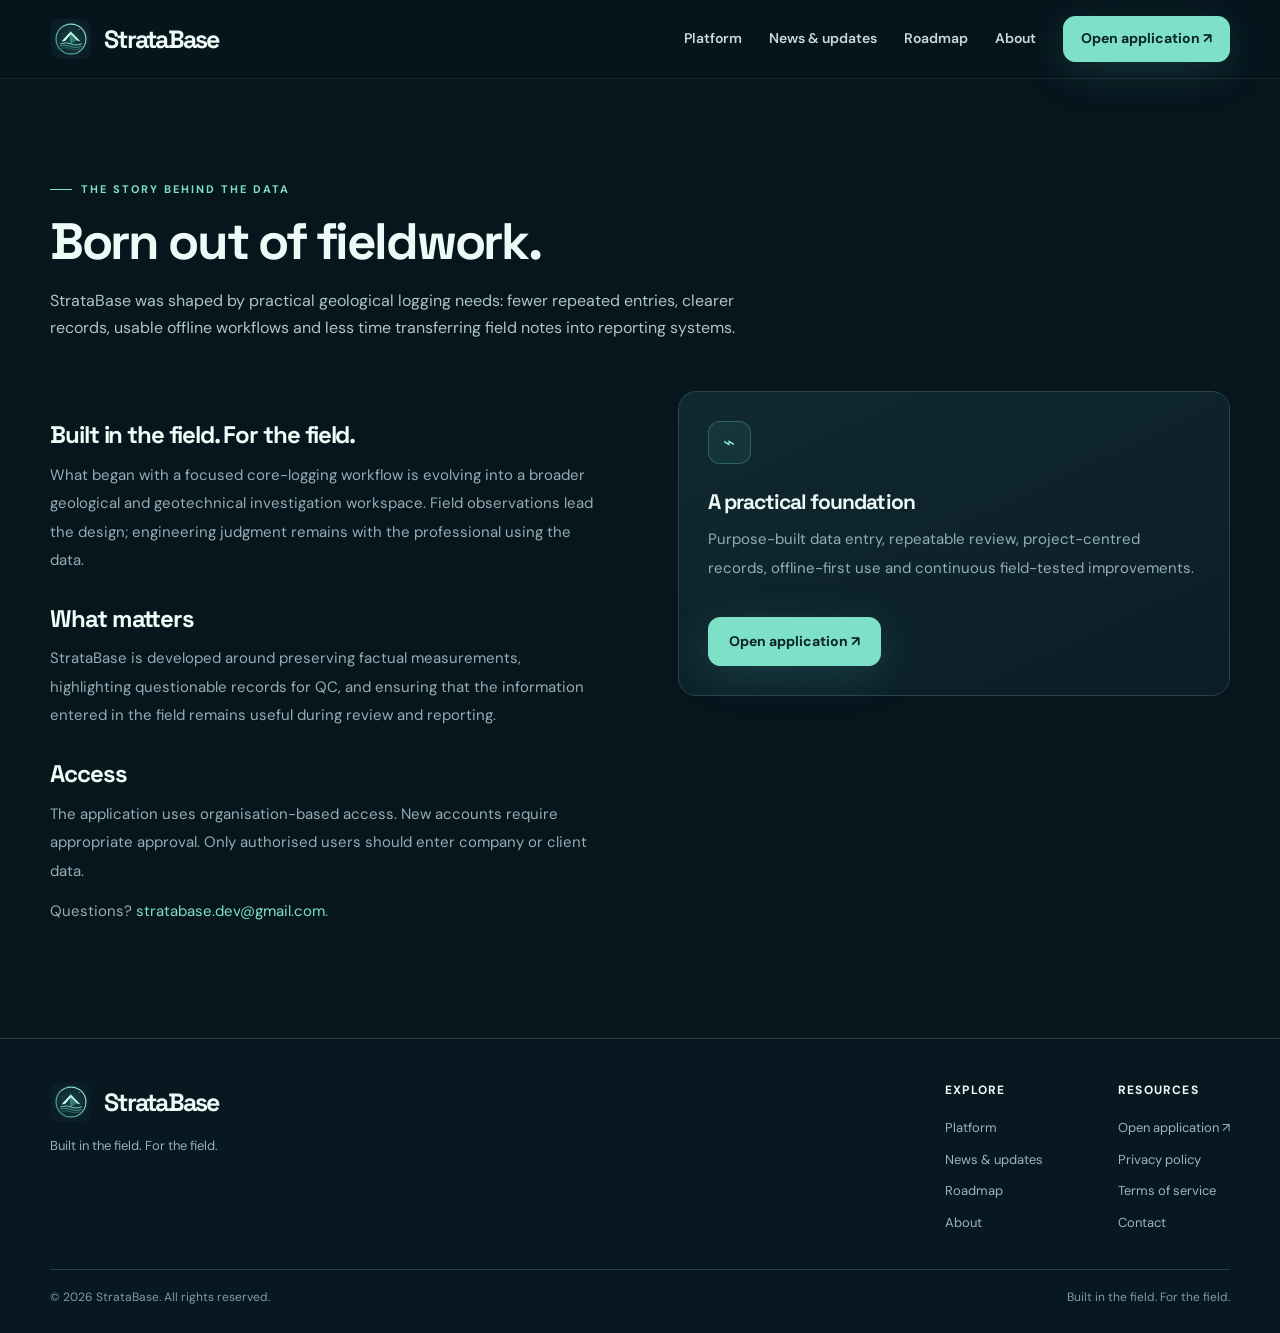
==== about/index.html @ 6b31c2f3 "STRATABASE WEBSITE — GITHUB READY" ====
<!doctype html><html lang="en"><head><meta charset="utf-8"><meta name="viewport" content="width=device-width,initial-scale=1"><meta name="theme-color" content="#07151d"><meta name="description" content="Learn why StrataBase is built around real geological and geotechnical field workflows."><title>About | StrataBase</title><link rel="icon" href="/assets/core-mark.svg" type="image/svg+xml"><link rel="stylesheet" href="/assets/styles.css"><script src="/assets/site.js" defer></script></head><body><header class="nav"><div class="container nav-in"><a href="/" class="brand"><img src="/assets/core-mark.svg" alt="">StrataBase</a><button class="menu-toggle" aria-label="Toggle navigation" aria-expanded="false" data-menu-toggle>☰</button><nav class="nav-links" aria-label="Main navigation" data-menu><a href="/#platform">Platform</a><a href="/updates/">News & updates</a><a href="/roadmap/">Roadmap</a><a href="/about/">About</a><a class="btn btn-primary btn-small" href="https://app.stratabase.co.za/">Open application ↗</a></nav></div></header><main><section class="page-head"><div class="container"><div class="eyebrow">The story behind the data</div><h1>Born out of fieldwork.</h1><p>StrataBase was shaped by practical geological logging needs: fewer repeated entries, clearer records, usable offline workflows and less time transferring field notes into reporting systems.</p></div></section><section class="page-content"><div class="container split" style="align-items:start"><div class="legal"><h2>Built in the field. For the field.</h2><p>What began with a focused core-logging workflow is evolving into a broader geological and geotechnical investigation workspace. Field observations lead the design; engineering judgment remains with the professional using the data.</p><h2>What matters</h2><p>StrataBase is developed around preserving factual measurements, highlighting questionable records for QC, and ensuring that the information entered in the field remains useful during review and reporting.</p><h2>Access</h2><p>The application uses organisation-based access. New accounts require appropriate approval. Only authorised users should enter company or client data.</p><p>Questions? <a href="mailto:stratabase.dev@gmail.com">stratabase.dev@gmail.com</a>.</p></div><div class="card"><div class="card-icon">⌁</div><h3>A practical foundation</h3><p>Purpose-built data entry, repeatable review, project-centred records, offline-first use and continuous field-tested improvements.</p><div class="actions"><a class="btn btn-primary" href="https://app.stratabase.co.za/">Open application ↗</a></div></div></div></section></main><footer class="footer"><div class="container"><div class="footer-main"><div><a class="brand" href="/"><img src="/assets/core-mark.svg" alt="">StrataBase</a><p class="footer-copy">Built in the field. For the field.</p></div><div class="footer-col"><div><strong>Explore</strong><a href="/#platform">Platform</a><a href="/updates/">News & updates</a><a href="/roadmap/">Roadmap</a><a href="/about/">About</a></div><div><strong>Resources</strong><a href="https://app.stratabase.co.za/">Open application ↗</a><a href="/privacy/">Privacy policy</a><a href="/terms/">Terms of service</a><a href="mailto:stratabase.dev@gmail.com">Contact</a></div></div></div><div class="footer-bottom"><span>© 2026 StrataBase. All rights reserved.</span><span>Built in the field. For the field.</span></div></div></footer></body></html>
---- assets/styles.css ----
@import url('https://fonts.googleapis.com/css2?family=DM+Sans:wght@400;500;600;700&family=Space+Grotesk:wght@400;500;600;700&display=swap');
:root{--bg:#07151d;--panel:#0d212b;--panel2:#112c35;--line:#29414a;--muted:#93aeb5;--white:#eefaf7;--accent:#7de0c7;--accent2:#36a99a;--navy:#10272f;--max:1180px}*{box-sizing:border-box}html{scroll-behavior:smooth}body{margin:0;background:var(--bg);font-family:'DM Sans',Arial,sans-serif;color:var(--white);line-height:1.65}body::before{content:'';pointer-events:none;position:fixed;inset:0;background-image:linear-gradient(#a7e5d508 1px,transparent 1px),linear-gradient(90deg,#a7e5d508 1px,transparent 1px);background-size:68px 68px;mask-image:linear-gradient(to bottom,#0006,transparent 75%);z-index:-1}a{color:inherit;text-decoration:none}button,input,select{font:inherit}button{cursor:pointer}img{max-width:100%}h1,h2,h3,h4{font-family:'Space Grotesk',sans-serif;letter-spacing:-.045em;line-height:1.15;margin:0}p{margin:0}small{font-size:12px}.container{width:min(var(--max),calc(100% - 48px));margin-inline:auto}.nav{position:sticky;top:0;z-index:20;border-bottom:1px solid #ffffff12;background:#07151de8;backdrop-filter:blur(20px)}.nav-in{min-height:78px;display:flex;justify-content:space-between;align-items:center;gap:25px}.brand{display:flex;align-items:center;gap:12px;font:700 25px 'Space Grotesk',sans-serif;letter-spacing:-.07em}.brand img{width:42px;height:42px}.nav-links{display:flex;align-items:center;gap:27px;color:#c6dbdd;font-size:14px;font-weight:600}.nav-links a:hover,.footer a:hover{color:var(--accent)}.btn{display:inline-flex;gap:10px;align-items:center;justify-content:center;border:1px solid #ffffff24;border-radius:12px;min-height:49px;padding:12px 20px;font-size:14px;font-weight:700;transition:.2s ease;background:#ffffff08}.btn:hover{transform:translateY(-2px);border-color:#8bd7c3}.btn-primary{color:#0b2429;background:var(--accent);border-color:var(--accent);box-shadow:0 9px 40px #50bba82f}.btn-primary:hover{background:#b6fbe8;border-color:#b6fbe8}.btn-small{padding:10px 17px;min-height:40px}.menu-toggle{display:none}.eyebrow{display:inline-flex;align-items:center;gap:9px;font-weight:700;color:var(--accent);text-transform:uppercase;letter-spacing:.18em;font-size:11px}.eyebrow:before{content:'';display:inline-block;width:22px;height:1px;background:currentColor}.hero{position:relative;padding:105px 0 86px;overflow:hidden}.hero:after{content:'';position:absolute;top:-300px;right:-250px;width:900px;height:900px;border-radius:50%;background:radial-gradient(circle,#43cfb521,transparent 68%);pointer-events:none}.hero-layout{display:grid;grid-template-columns:1.04fr .96fr;gap:60px;align-items:center;position:relative;z-index:1}.hero h1{font-size:clamp(50px,5.6vw,85px);margin:22px 0 22px}.hero h1 em{font-style:normal;color:var(--accent)}.hero p{max-width:600px;font-size:17px;color:#b4cbd0;line-height:1.8}.actions{display:flex;gap:13px;flex-wrap:wrap;margin-top:35px}.hero-caption{display:flex;align-items:center;gap:10px;margin-top:28px;color:#8faeb5;font-size:12px}.status-pulse{width:8px;height:8px;border-radius:50%;background:#8ce3c3;box-shadow:0 0 0 5px #8ce3c320}.hero-visual{min-width:0;position:relative}.visual-ring{position:absolute;width:390px;height:390px;border:1px solid #65d8c932;left:-50px;top:-60px;border-radius:50%;box-shadow:0 0 0 50px #59c7b607,0 0 0 102px #59c7b605}.device{position:relative;background:linear-gradient(135deg,#153441,#0b1b26);border:1px solid #5bb6af65;border-radius:22px;box-shadow:0 22px 75px #0009,0 0 60px #36a89c15;padding:14px;transform:rotate(-2deg)}.device-top{display:flex;align-items:center;gap:6px;padding:3px 3px 13px}.dot{height:8px;width:8px;border-radius:50%;background:#507582}.dot:first-child{background:#e9b989}.dot:nth-child(2){background:#c6d48b}.dot:nth-child(3){background:#6ecbb9}.device-url{margin-left:auto;font-size:10px;color:#80a0a6}.app-window{display:grid;grid-template-columns:110px 1fr;min-height:340px;background:#edf5f2;border-radius:10px;overflow:hidden;color:#183a44}.app-sidebar{background:#102d39;color:#9fbec4;padding:14px 11px;font-size:9px}.app-sidebar .app-logo{display:flex;align-items:center;gap:6px;color:white;font-size:11px;font-weight:800;margin-bottom:27px}.app-logo img{width:19px}.side-row{padding:9px 7px;margin:4px 0;border-radius:5px}.side-row.selected{background:#4d9d9160;color:#eafff9}.app-content{padding:22px 20px}.crumb{font-size:9px;color:#69818a}.app-content h3{font-size:18px;margin:7px 0 6px;letter-spacing:-.025em}.app-content .subtext{font-size:9px;color:#697e86}.app-metrics{display:grid;grid-template-columns:repeat(3,1fr);gap:9px;margin:18px 0}.metric{border:1px solid #d7e6e1;background:#fff;border-radius:9px;padding:12px 10px}.metric strong{display:block;font:700 19px 'Space Grotesk';color:#123942}.metric span{font-size:9px;color:#66828a}.mock-table{border:1px solid #d7e4df;background:white;border-radius:9px;overflow:hidden;font-size:9px}.mock-tr{display:grid;grid-template-columns:1.25fr .6fr .6fr 1fr;gap:7px;padding:10px 12px;border-bottom:1px solid #e3ebe8;align-items:center}.mock-tr:last-child{border:0}.mock-tr.head{background:#e6f2ee;font-weight:700;color:#42666c}.chip{border-radius:50px;padding:3px 5px;display:inline-block;background:#d7f6e9;color:#21705f;font-size:8px}.float-chip{position:absolute;right:-21px;bottom:36px;padding:13px 18px;background:#13353e;border:1px solid #6ac6b0a5;box-shadow:0 12px 36px #0007;border-radius:12px;font-size:12px;font-weight:700;transform:rotate(3deg)}.float-chip span{color:var(--accent)}.band{background:#0c222b;border-block:1px solid #ffffff13}.band-in{display:flex;justify-content:space-between;flex-wrap:wrap;gap:22px;padding:23px 0;align-items:center}.band p{font-size:13px;color:#a6c0c4}.band strong{font-size:14px;color:#ddf5ef}.section{padding:105px 0}.section-header{display:flex;justify-content:space-between;align-items:end;gap:20px;margin-bottom:38px}.section-header h2,.page-head h1{font-size:clamp(34px,4vw,55px);max-width:760px;margin-top:14px}.section-header p{max-width:360px;color:var(--muted);font-size:15px}.cards{display:grid;grid-template-columns:repeat(3,1fr);gap:18px}.card{border:1px solid #29444a;background:linear-gradient(155deg,#102831,#0b1e27);border-radius:18px;padding:29px;transition:.2s}.card:hover{border-color:#73c2b277;transform:translateY(-3px)}.card-icon{width:43px;height:43px;border-radius:12px;display:grid;place-items:center;border:1px solid #75e1c744;background:#59ddba15;color:var(--accent);font-size:20px;margin-bottom:26px}.card h3{font-size:21px;margin-bottom:11px}.card p{color:#abc0c5;font-size:14px;line-height:1.8}.split{display:grid;grid-template-columns:1fr 1fr;align-items:center;gap:75px}.split h2{font-size:clamp(34px,4vw,54px);margin:16px 0 20px}.split p{font-size:15px;color:var(--muted);line-height:1.9}.process{display:grid;gap:14px}.step{border:1px solid #2f5056;border-radius:14px;padding:20px;display:flex;gap:18px;background:#112a31}.step-index{font:700 21px 'Space Grotesk';color:var(--accent)}.step h4{font-size:16px;margin:1px 0 5px}.step p{font-size:12px}.callout{position:relative;overflow:hidden;background:linear-gradient(115deg,#163e43,#102931);border:1px solid #548e84;border-radius:24px;padding:53px;display:flex;align-items:center;justify-content:space-between;gap:25px}.callout:before{content:'';position:absolute;right:23%;top:-170px;width:340px;height:340px;border:1px solid #8bd7c327;border-radius:50%;box-shadow:0 0 0 55px #8bd7c310,0 0 0 100px #8bd7c309}.callout h2{font-size:clamp(28px,4vw,45px);margin:12px 0}.callout p{color:#b1d1cd;max-width:520px}.footer{border-top:1px solid #25414a;padding:42px 0 25px;background:#071820}.footer-main{display:flex;justify-content:space-between;gap:30px;padding-bottom:36px}.footer-copy{max-width:340px;color:#91b4b9;font-size:13px;margin-top:12px}.footer-col{display:flex;gap:75px}.footer-col>div{display:grid;gap:10px;align-content:start;font-size:13px;color:#9fb4ba}.footer-col strong{font-size:12px;color:#edfcf7;text-transform:uppercase;letter-spacing:.1em;margin-bottom:7px}.footer-bottom{display:flex;justify-content:space-between;padding-top:18px;border-top:1px solid #28404a;gap:20px;font-size:12px;color:#7d9da3}.page-head{padding:93px 0 50px}.page-head p{max-width:720px;color:#adc5c8;margin-top:17px;font-size:16px}.page-content{padding-bottom:100px}.toolbar{display:flex;gap:10px;flex-wrap:wrap;align-items:center;margin-bottom:29px}.search{min-height:47px;border:1px solid #37545b;background:#0c202a;border-radius:11px;padding:0 15px;color:#effff9;width:min(100%,360px);outline:none}.search:focus{border-color:var(--accent)}.filter{border:1px solid #37545b;background:#142e37;color:#d4edeb;border-radius:11px;padding:11px 13px}.release-list,.roadmap-grid{display:grid;gap:16px}.release{border:1px solid #34515a;background:#102630;border-radius:16px;padding:24px}.release-head{display:flex;justify-content:space-between;align-items:center;gap:16px}.release h2{font-size:23px}.release-meta{font-size:12px;color:#93b4b7;display:flex;gap:12px;align-items:center;flex-wrap:wrap;margin-top:6px}.badge{display:inline-block;font-size:11px;border-radius:20px;background:#4bd7a61f;border:1px solid #4bd7a64c;color:#8df3cb;padding:4px 10px;font-weight:700}.badge.dev{background:#c2a45d1a;border-color:#c2a45d50;color:#e3c888}.release ul{color:#afc9cd;padding-left:20px;font-size:14px;margin:15px 0 0}.release li{margin:5px 0}.release details{margin-top:16px;color:#a5c1c4;font-size:13px}.release summary{cursor:pointer;color:var(--accent);font-weight:700}.roadmap-grid{grid-template-columns:repeat(3,1fr);gap:17px}.roadmap-col{border:1px solid #315158;border-radius:16px;background:#102730;padding:26px}.roadmap-col h2{font-size:22px;margin:8px 0 18px}.roadmap-item{padding:16px 0;border-top:1px solid #ffffff1a}.roadmap-item strong{font-size:14px}.roadmap-item p{font-size:12px;color:#9cb7bc;margin-top:5px}.legal{max-width:880px;color:#b7cfd0}.legal h2{font-size:24px;color:#f0fdf9;margin:30px 0 12px}.legal p,.legal li{margin-bottom:12px}.legal a{color:var(--accent)}.note{font-size:13px;color:#a9c0c3;background:#133039;border:1px solid #35555d;border-radius:12px;padding:17px 20px;margin:24px 0}.hidden{display:none!important}.empty{color:#a5c4c6;padding:26px;border:1px dashed #56747b;border-radius:13px}.mobile-only{display:none}
@media(max-width:960px){.hero-layout{grid-template-columns:1fr;gap:60px}.hero{padding-top:70px}.hero-visual{max-width:650px;width:100%;margin:auto}.split{gap:30px}.roadmap-grid{grid-template-columns:1fr 1fr}.cards{grid-template-columns:repeat(2,1fr)}.nav-links{gap:15px}.nav-links .btn{display:none}}
@media(max-width:690px){.container{width:min(100% - 32px,var(--max))}.nav-in{min-height:70px}.nav-links{display:none;position:absolute;top:70px;left:0;right:0;padding:20px 24px;background:#0d232b;border-bottom:1px solid #35525c;flex-direction:column;align-items:stretch}.nav-links.open{display:flex}.nav-links .btn{display:inline-flex}.menu-toggle{display:grid;place-items:center;width:42px;height:42px;background:#17323b;border:1px solid #44616a;border-radius:11px;color:var(--white);font-size:21px}.hero h1{font-size:clamp(42px,12vw,60px)}.hero{padding:55px 0 75px}.section{padding:72px 0}.section-header{display:block}.section-header p{margin-top:16px}.cards,.split,.roadmap-grid{grid-template-columns:1fr}.callout{padding:30px;display:block}.callout .btn{margin-top:24px}.device{transform:none}.app-window{grid-template-columns:78px 1fr;min-height:300px}.app-sidebar{padding:10px 7px}.app-content{padding:15px 11px}.app-metrics{gap:5px}.metric{padding:8px 5px}.metric strong{font-size:15px}.mock-tr{font-size:8px;padding:9px 5px;gap:3px}.float-chip{right:0;bottom:-22px}.footer-main{display:block}.footer-col{margin-top:30px;gap:45px}.footer-bottom{display:block}.footer-bottom span{display:block;margin-bottom:9px}.release-head{display:block}.release-head .badge{margin-top:12px}.mobile-only{display:inline}}
@media(prefers-reduced-motion:reduce){html{scroll-behavior:auto}*{transition:none!important}}
[hidden]{display:none!important}
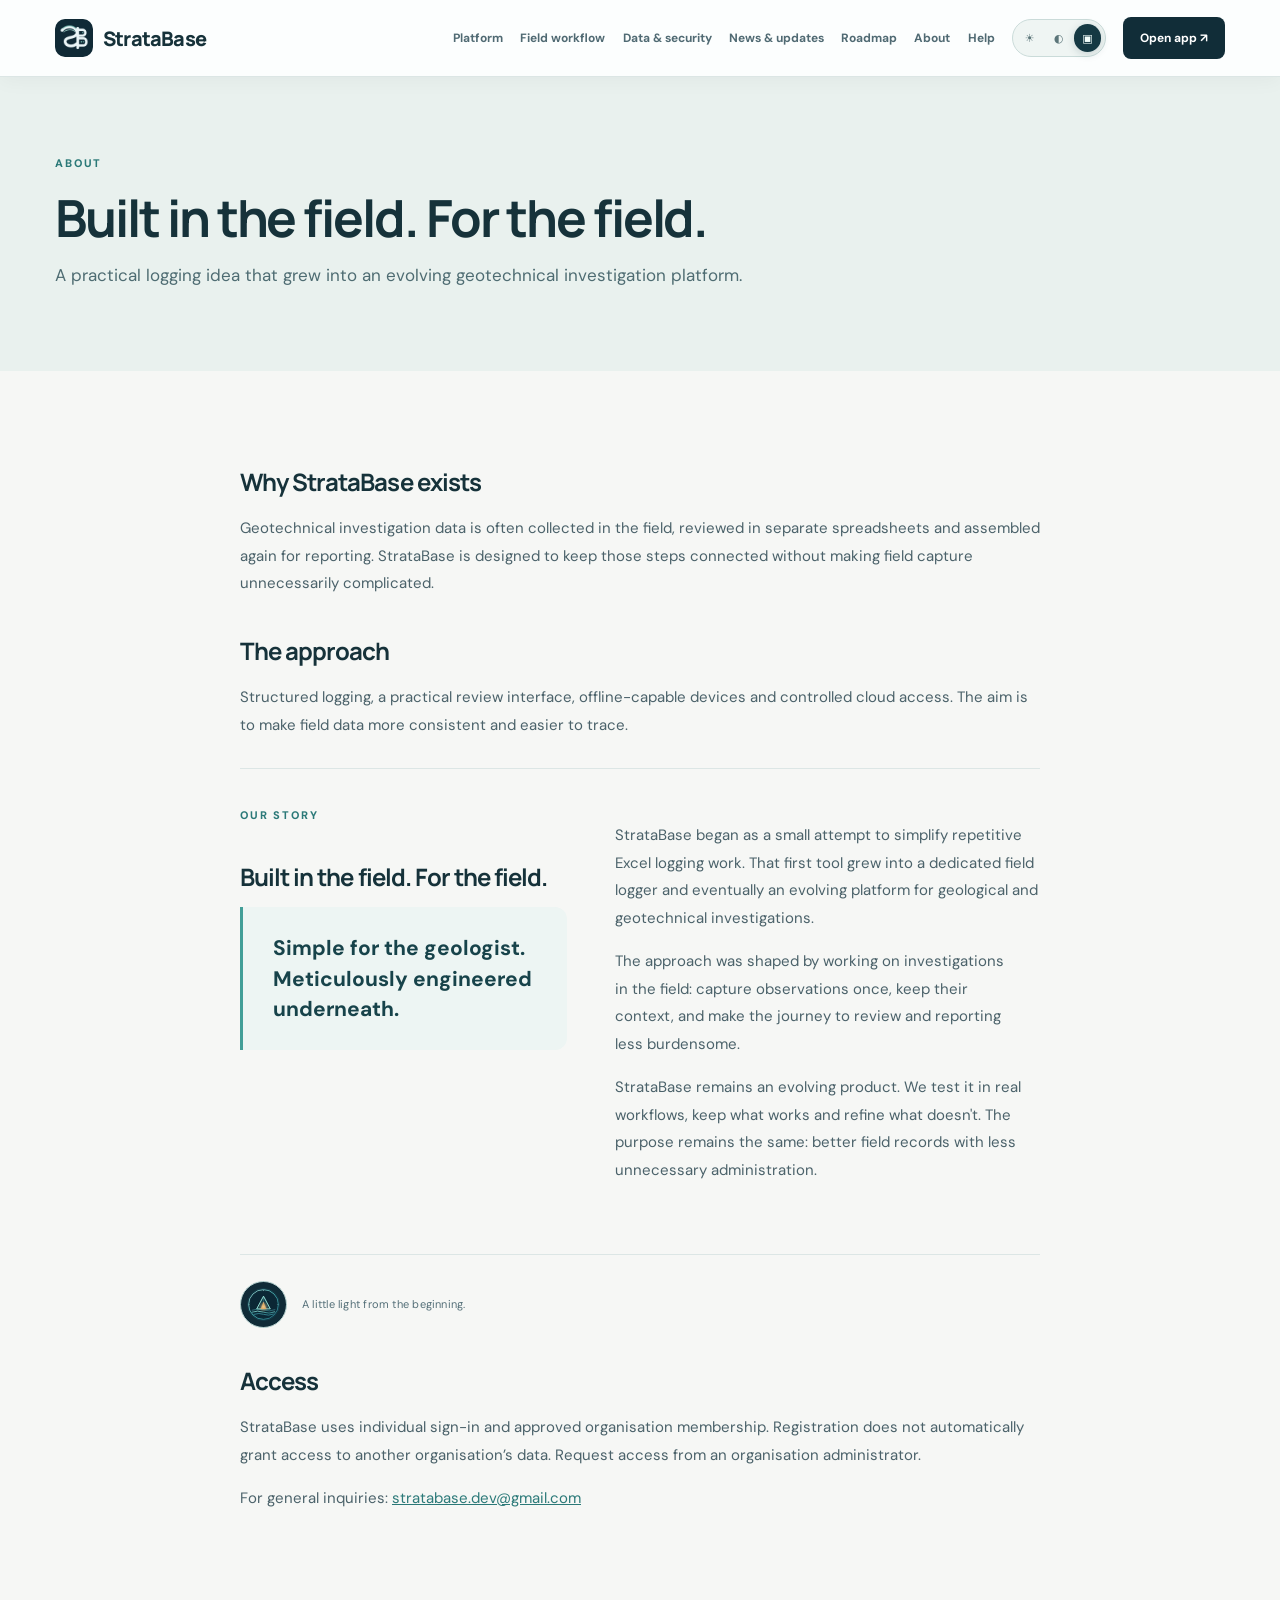
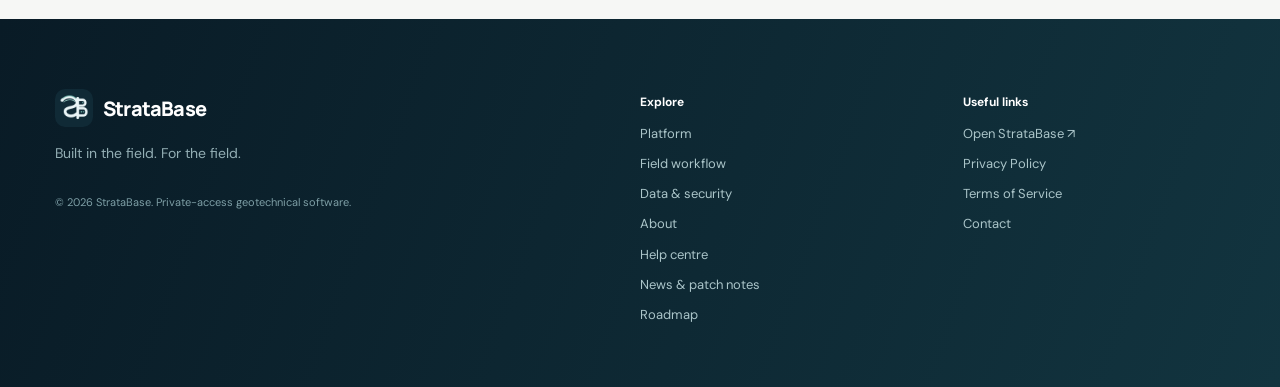
==== commit 7a50c1f5: "StrataBase Website v2" ====
--- a/about/index.html
+++ b/about/index.html
@@ -1 +1,6 @@
-<!doctype html><html lang="en"><head><meta charset="utf-8"><meta name="viewport" content="width=device-width,initial-scale=1"><meta name="theme-color" content="#07151d"><meta name="description" content="Learn why StrataBase is built around real geological and geotechnical field workflows."><title>About | StrataBase</title><link rel="icon" href="/assets/core-mark.svg" type="image/svg+xml"><link rel="stylesheet" href="/assets/styles.css"><script src="/assets/site.js" defer></script></head><body><header class="nav"><div class="container nav-in"><a href="/" class="brand"><img src="/assets/core-mark.svg" alt="">StrataBase</a><button class="menu-toggle" aria-label="Toggle navigation" aria-expanded="false" data-menu-toggle>☰</button><nav class="nav-links" aria-label="Main navigation" data-menu><a href="/#platform">Platform</a><a href="/updates/">News & updates</a><a href="/roadmap/">Roadmap</a><a href="/about/">About</a><a class="btn btn-primary btn-small" href="https://app.stratabase.co.za/">Open application ↗</a></nav></div></header><main><section class="page-head"><div class="container"><div class="eyebrow">The story behind the data</div><h1>Born out of fieldwork.</h1><p>StrataBase was shaped by practical geological logging needs: fewer repeated entries, clearer records, usable offline workflows and less time transferring field notes into reporting systems.</p></div></section><section class="page-content"><div class="container split" style="align-items:start"><div class="legal"><h2>Built in the field. For the field.</h2><p>What began with a focused core-logging workflow is evolving into a broader geological and geotechnical investigation workspace. Field observations lead the design; engineering judgment remains with the professional using the data.</p><h2>What matters</h2><p>StrataBase is developed around preserving factual measurements, highlighting questionable records for QC, and ensuring that the information entered in the field remains useful during review and reporting.</p><h2>Access</h2><p>The application uses organisation-based access. New accounts require appropriate approval. Only authorised users should enter company or client data.</p><p>Questions? <a href="mailto:stratabase.dev@gmail.com">stratabase.dev@gmail.com</a>.</p></div><div class="card"><div class="card-icon">⌁</div><h3>A practical foundation</h3><p>Purpose-built data entry, repeatable review, project-centred records, offline-first use and continuous field-tested improvements.</p><div class="actions"><a class="btn btn-primary" href="https://app.stratabase.co.za/">Open application ↗</a></div></div></div></section></main><footer class="footer"><div class="container"><div class="footer-main"><div><a class="brand" href="/"><img src="/assets/core-mark.svg" alt="">StrataBase</a><p class="footer-copy">Built in the field. For the field.</p></div><div class="footer-col"><div><strong>Explore</strong><a href="/#platform">Platform</a><a href="/updates/">News & updates</a><a href="/roadmap/">Roadmap</a><a href="/about/">About</a></div><div><strong>Resources</strong><a href="https://app.stratabase.co.za/">Open application ↗</a><a href="/privacy/">Privacy policy</a><a href="/terms/">Terms of service</a><a href="mailto:stratabase.dev@gmail.com">Contact</a></div></div></div><div class="footer-bottom"><span>© 2026 StrataBase. All rights reserved.</span><span>Built in the field. For the field.</span></div></div></footer></body></html>+<!DOCTYPE html>
+
+<html lang="en"><head><script>try{const t=localStorage.getItem("sb-website-theme")||"system";document.documentElement.dataset.theme=t;}catch(e){document.documentElement.dataset.theme="system"}</script><meta charset="utf-8"/><meta content="width=device-width,initial-scale=1" name="viewport"/><meta content="#112c36" name="theme-color"/><meta content="About the StrataBase geotechnical field data and investigation logging application." name="description"/><title>About StrataBase | StrataBase</title><link href="/stratabase-icon-192.png" rel="icon"/><link href="/site.css" rel="stylesheet"/><script defer="True" src="/site.js"></script></head><body><header class="site-header"><div class="frame nav-inner"><a class="wordmark" href="/"><img alt="" src="/stratabase-icon-192.png"/><span>StrataBase</span></a><button aria-controls="site-menu" aria-expanded="false" class="nav-toggle" onclick="const n=document.getElementById('site-menu');const o=n.classList.toggle('open');this.setAttribute('aria-expanded',o)">Menu <span aria-hidden="true">☰</span></button><nav aria-label="Main navigation" class="site-menu" id="site-menu"><a href="/platform/">Platform</a><a href="/workflow/">Field workflow</a><a href="/security/">Data &amp; security</a><a href="/updates/">News &amp; updates</a><a href="/roadmap/">Roadmap</a><a aria-current="page" href="/about/">About</a><a href="/help/">Help</a><div aria-label="Website appearance" class="theme-control" role="group"><span class="theme-control-title">APPEARANCE</span><button aria-label="Use light theme" data-sb-theme="light" title="Light theme" type="button">☀ <span>Light</span></button><button aria-label="Use Core Mode dark theme" data-sb-theme="dark" title="Core Mode" type="button">◐ <span>Core</span></button><button aria-label="Follow device appearance" data-sb-theme="system" title="System theme" type="button">▣ <span>Auto</span></button></div><a class="app-link" href="https://app.stratabase.co.za/">Open app <span aria-hidden="true">↗</span></a></nav></div></header><main><section class="page-intro"><div class="frame"><div class="eyebrow">About</div><h1>Built in the field. For the field.</h1><p>A practical logging idea that grew into an evolving geotechnical investigation platform.</p></div></section><article class="frame article"><h2>Why StrataBase exists</h2><p>Geotechnical investigation data is often collected in the field, reviewed in separate spreadsheets and assembled again for reporting. StrataBase is designed to keep those steps connected without making field capture unnecessarily complicated.</p><h2>The approach</h2><p>Structured logging, a practical review interface, offline-capable devices and controlled cloud access. The aim is to make field data more consistent and easier to trace.</p><section aria-labelledby="sb-story-heading" class="sb-story-section"><div><div class="eyebrow">Our story</div><h2 id="sb-story-heading">Built in the field. For the field.</h2><blockquote>Simple for the geologist. Meticulously engineered underneath.</blockquote></div><div><p>StrataBase began as a small attempt to simplify repetitive Excel logging work. That first tool grew into a dedicated field logger and eventually an evolving platform for geological and geotechnical investigations.</p><p>The approach was shaped by working on investigations in the field: capture observations once, keep their context, and make the journey to review and reporting less burdensome.</p><p>StrataBase remains an evolving product. We test it in real workflows, keep what works and refine what doesn't. The purpose remains the same: better field records with less unnecessary administration.</p></div></section>
+<div class="sb-egg-wrap"><button aria-label="Discover the story behind the StrataBase Core" class="sb-egg-trigger" onclick="document.getElementById('sb_core_story').showModal()" type="button"><img alt="" src="/stratabase-core.svg"/></button><span class="sb-egg-hint">A little light from the beginning.</span></div>
+<dialog aria-labelledby="sb_story_title" class="sb-story-dialog" id="sb_core_story"><img alt="" class="sb-story-core" src="/stratabase-core.svg"/><p class="sb-story-key">Behind the Core</p><h2 id="sb_story_title">Every useful idea starts somewhere.</h2><p>Long before StrataBase had its own website, its earliest ideas were shaped by fieldwork and late evenings spent solving practical problems — sometimes from a tent at a remote site in Namibia.</p><p>The Core is our original symbol of that beginning: layers of experience brought together by persistence, curiosity and the drive to build something useful. It is a reminder that good work often begins quietly, far from a polished office.</p><p><strong>Built in the field. For the field.</strong></p><form method="dialog"><button autofocus="" class="sb-story-close">Close</button></form></dialog>
+<h2>Access</h2><p>StrataBase uses individual sign-in and approved organisation membership. Registration does not automatically grant access to another organisation’s data. Request access from an organisation administrator.</p><p>For general inquiries: <a href="mailto:stratabase.dev@gmail.com">stratabase.dev@gmail.com</a></p></article></main><footer class="site-footer"><div class="frame footer-grid"><div><a class="wordmark" href="/"><img alt="" src="/stratabase-icon-192.png"/><span>StrataBase</span></a><p>Built in the field. For the field.</p><small>© 2026 StrataBase. Private-access geotechnical software.</small></div><div><strong>Explore</strong><a href="/platform/">Platform</a><a href="/workflow/">Field workflow</a><a href="/security/">Data &amp; security</a><a href="/about/">About</a><a href="/help/">Help centre</a><a href="/updates/">News &amp; patch notes</a><a href="/roadmap/">Roadmap</a></div><div><strong>Useful links</strong><a href="https://app.stratabase.co.za/">Open StrataBase ↗</a><a href="/privacy/">Privacy Policy</a><a href="/terms/">Terms of Service</a><a href="mailto:stratabase.dev@gmail.com">Contact</a></div></div></footer></body></html>
--- a/site.css
+++ b/site.css
@@ -0,0 +1,137 @@
+@import url('https://fonts.googleapis.com/css2?family=DM+Sans:wght@400;500;600;700&family=Manrope:wght@400;500;600;700;800&display=swap');
+:root{--nav:#112d38;--nav2:#183d48;--ink:#16323a;--sub:#557079;--sea:#2b7978;--mint:#b9e0d4;--bg:#f6f7f5;--line:#dce6e5;--paper:#fff;--lim:#e7ece9}*{box-sizing:border-box}html{scroll-behavior:smooth}body{margin:0;background:var(--bg);font-family:'DM Sans',system-ui,sans-serif;color:var(--ink);line-height:1.55}h1,h2,h3,.wordmark{font-family:'Manrope',system-ui,sans-serif;letter-spacing:-.04em}a{color:inherit}a:focus-visible,button:focus-visible{outline:3px solid #56a69c;outline-offset:3px}.frame{width:min(1170px,calc(100% - 48px));margin:auto}.site-header{background:#fff;border-bottom:1px solid var(--line);position:sticky;top:0;z-index:20;box-shadow:0 3px 15px rgba(20,50,55,.025)}.nav-inner{min-height:76px;display:flex;align-items:center;justify-content:space-between;gap:30px}.wordmark{display:flex;gap:10px;align-items:center;font-weight:800;color:var(--ink);font-size:20px;text-decoration:none;letter-spacing:-.04em}.wordmark img{height:38px;width:38px;border-radius:10px}.site-menu{display:flex;align-items:center;gap:31px;font-size:13px;font-weight:700}.site-menu>a{text-decoration:none;color:#506a73;white-space:nowrap}.site-menu>a:hover{color:var(--sea)}.site-menu .app-link{background:var(--nav);padding:12px 17px;border-radius:8px;color:#fff}.site-menu .app-link:hover{background:#28625f;color:#fff}.nav-toggle{display:none;border:1px solid var(--line);border-radius:8px;padding:9px 14px;background:#fff;color:var(--ink);font-weight:700}.section{padding:88px 0}.eyebrow{text-transform:uppercase;letter-spacing:.17em;color:var(--sea);font-size:11px;font-weight:800}.eyebrow.light{color:#83c9c1}.hero{background:linear-gradient(128deg,#102c36 0%,#1b4047 100%);color:#fff;overflow:hidden}.hero-grid{display:grid;grid-template-columns:1.06fr .94fr;min-height:560px;align-items:center;gap:80px}.hero-copy{padding:74px 0 80px}.hero h1{font-size:clamp(42px,5.1vw,70px);line-height:1.075;margin:22px 0 23px;max-width:710px;font-weight:800}.hero p{font-size:17px;color:#b8cfd2;line-height:1.8;max-width:560px}.btn-row{display:flex;gap:14px;align-items:center;flex-wrap:wrap;margin-top:35px}.btn{display:inline-flex;align-items:center;justify-content:center;text-decoration:none;padding:13px 19px;font-weight:800;font-size:13px;border-radius:8px;transition:.2s}.btn-mint{background:#d2eee4;color:#143b42}.btn-mint:hover{background:#fff}.btn-outline{border:1px solid rgba(255,255,255,.4);color:#fff}.btn-outline:hover{background:rgba(255,255,255,.09)}.btn-dark{background:var(--nav);color:#fff}.btn-dark:hover{background:var(--sea)}.small-note{margin-top:32px;font-size:11px;color:#8cb0b5;letter-spacing:.03em}.core-visual{position:relative;padding:38px 20px}.visual-grid{position:absolute;inset:-40px -70px;background-image:linear-gradient(#3f70741c 1px,transparent 1px),linear-gradient(90deg,#3f70741c 1px,transparent 1px);background-size:27px 27px;transform:rotate(-6deg)}.log-card{position:relative;background:#fdfefd;color:var(--ink);border:1px solid #c5d9d8;box-shadow:0 30px 75px #071f29a0;border-radius:15px;max-width:430px;margin:auto;overflow:hidden}.log-top{padding:20px 25px;border-bottom:1px solid #d6e5e4;display:flex;justify-content:space-between;align-items:center}.log-top b{font-size:14px}.log-top span{font-size:10px;text-transform:uppercase;letter-spacing:.12em;color:#4b8580;font-weight:800}.log-meta{display:flex;justify-content:space-between;gap:10px;padding:18px 25px;background:#f3f8f7;border-bottom:1px solid #d6e5e4}.log-meta small{display:block;color:#829596;font-size:10px;letter-spacing:.08em;text-transform:uppercase}.log-meta strong{font-size:14px}.log-body{padding:14px 25px 20px}.core-line{display:grid;grid-template-columns:52px 22px 1fr;gap:11px;align-items:stretch;min-height:72px}.core-line .depth{font-size:11px;font-weight:800;color:#5b737a;padding-top:10px;text-align:right}.core-line .core-chip{background:#b7cdc3;border-left:3px solid #70998f;border-right:3px solid #70998f;position:relative}.core-chip.a{background:repeating-linear-gradient(160deg,#ddccaf 0px,#ddccaf 6px,#c9b38e 7px,#c9b38e 8px)}.core-chip.b{background:repeating-linear-gradient(167deg,#8d9da5 0px,#8d9da5 7px,#657883 8px,#657883 10px)}.core-chip.c{background:repeating-linear-gradient(155deg,#b9aa91 0px,#b9aa91 7px,#82766a 8px,#82766a 9px)}.core-desc{padding:8px 0 13px;border-bottom:1px solid #e1ebe8}.core-desc b{display:block;font-size:12px}.core-desc span{font-size:11px;color:#617780}.log-foot{padding:13px 25px;background:#edf4f2;font-size:10px;color:#4c827c;display:flex;align-items:center;gap:9px;font-weight:800}.log-foot:before{content:'';width:7px;height:7px;background:#439776;border-radius:50%}.section-title{font-size:clamp(30px,3.2vw,45px);max-width:690px;line-height:1.16;margin:15px 0 18px}.lede{font-size:16px;line-height:1.8;color:var(--sub);max-width:710px}.trio{display:grid;grid-template-columns:repeat(3,1fr);gap:18px;margin-top:44px}.feature{background:#fff;border:1px solid var(--line);border-radius:11px;padding:28px 26px;min-height:208px}.feature .number{font-size:11px;color:#47958d;font-weight:800;letter-spacing:.1em}.feature h3{font-size:17px;margin:23px 0 9px}.feature p{font-size:13px;color:var(--sub);line-height:1.7;margin:0}.feature.accent{background:#e7f2ee}.section.paper{background:#fff}.split{display:grid;grid-template-columns:1fr 1fr;gap:88px;align-items:center}.steps{counter-reset:work}.step{display:flex;gap:20px;padding:23px 0;border-bottom:1px solid var(--line)}.step:before{counter-increment:work;content:'0' counter(work);font-size:12px;color:var(--sea);font-weight:800;padding-top:2px}.step h3{font-size:16px;margin:0 0 5px}.step p{margin:0;color:var(--sub);font-size:14px;line-height:1.75}.quiet-panel{background:#f0f5f2;padding:42px;border-radius:14px;border:1px solid var(--line)}.quiet-panel h3{margin:0 0 12px;font-size:22px}.quiet-panel p{font-size:14px;color:var(--sub);line-height:1.75}.inline-link{font-weight:800;text-decoration:none;color:#287c75}.inline-link:hover{text-decoration:underline}.banner{background:#dcefe8;padding:36px 0}.banner-grid{display:flex;align-items:center;justify-content:space-between;gap:24px}.banner h2{font-size:28px;margin:0 0 4px}.banner p{margin:0;color:#4d6a6a;font-size:14px}.page-intro{background:#e9f1ee;padding:78px 0 65px}.page-intro h1{font-size:clamp(38px,4vw,57px);line-height:1.1;max-width:800px;margin:17px 0}.page-intro p{font-size:17px;max-width:730px;color:#4e6c72}.article{max-width:800px;padding:58px 0 92px}.article h2{font-size:24px;margin:34px 0 12px}.article h3{font-size:18px;margin:25px 0 9px}.article p,.article li{line-height:1.85;color:#4b626a;font-size:15px}.article ul{padding-left:25px}.article a{color:var(--sea)}.meta{font-size:12px;letter-spacing:.03em;color:#71868a}.site-footer{background:#112f39;color:#bdd1d3;padding:70px 0 52px}.footer-grid{display:grid;grid-template-columns:2fr 1fr 1fr;gap:60px}.site-footer .wordmark{color:#fff}.site-footer p{font-size:14px;color:#94afb5;margin:16px 0 24px}.site-footer small{font-size:11px;color:#7e9fa6}.site-footer strong{font-size:12px;color:#fff;margin:8px 0 13px}.site-footer a:not(.wordmark){display:block;text-decoration:none;color:#abc5c9;font-size:13px;margin:10px 0}.site-footer a:hover{color:#fff}@media(max-width:950px){.hero-grid{grid-template-columns:1fr;gap:10px}.hero-copy{padding-bottom:20px}.core-visual{max-width:520px;margin:0 auto 50px;width:100%}.split{grid-template-columns:1fr;gap:42px}.trio{grid-template-columns:repeat(2,1fr)}.site-menu{gap:16px}}@media(max-width:700px){.frame{width:min(100% - 32px,1170px)}.nav-inner{min-height:68px;flex-wrap:wrap}.nav-toggle{display:block}.site-menu{display:none;flex-basis:100%;padding:0 0 15px;align-items:stretch;flex-direction:column;gap:0}.site-menu.open{display:flex}.site-menu>a{padding:10px 3px}.site-menu .app-link{padding:12px}.hero h1{font-size:43px}.hero-copy{padding:52px 0 10px}.hero p{font-size:15px}.core-visual{padding:10px 0 30px}.section{padding:65px 0}.trio{grid-template-columns:1fr}.feature{min-height:auto}.banner-grid{align-items:flex-start;flex-direction:column}.footer-grid{grid-template-columns:1fr 1fr;gap:32px}.footer-grid>div:first-child{grid-column:1/-1}.page-intro{padding:48px 0}.article{padding:36px 0 70px}}@media(prefers-reduced-motion:reduce){html{scroll-behavior:auto}*{transition:none!important}}
+/* Integrated help-centre invitation */
+.help-feature{background:#f1f5f2}.help-feature-grid{display:grid;grid-template-columns:1.08fr .92fr;gap:74px;align-items:center}.help-feature-list{display:grid;grid-template-columns:1fr 1fr;gap:12px}.help-feature-list a{display:flex;flex-direction:column;text-decoration:none;gap:12px;position:relative;background:#fff;border:1px solid var(--line);border-radius:10px;padding:24px 22px;font-size:11px;color:#5a8384;font-weight:800}.help-feature-list a b{color:var(--ink);font-size:15px}.help-feature-list a span{position:absolute;right:18px;top:18px;color:#32817c}.help-feature-list a:hover{border-color:#85b6af;background:#f9fdfb}
+@media(max-width:950px){.help-feature-grid{grid-template-columns:1fr;gap:30px}}
+@media(max-width:600px){.help-feature-list{grid-template-columns:1fr 1fr}.help-feature-list a{padding:17px 15px}.help-feature-list a b{font-size:13px}}
+
+/* Editorial typography: consistent paragraph measure and balanced line endings. */
+.section-title,.hero h1,.page-intro h1,.banner h2,.help-entry h2,.help-close h2{ text-wrap:balance; }
+p,li,.help-entry p,.help-entry li,.feature p,.quiet-panel p,.lede{ text-wrap:pretty;overflow-wrap:break-word;hyphens:none; }
+a{overflow-wrap:break-word;}
+
+/* StrataBase site visual refresh — original layered Core motif */
+:root{--night:#071925;--night2:#113441;--electric:#80dfdd}
+.site-header{background:rgba(252,254,254,.97);backdrop-filter:blur(12px);box-shadow:0 3px 20px rgba(8,32,43,.045)}
+.hero{position:relative;isolation:isolate;background:radial-gradient(ellipse at 79% 32%,rgba(37,111,127,.46),transparent 37%),radial-gradient(ellipse at 4% 85%,rgba(31,92,101,.33),transparent 50%),linear-gradient(125deg,var(--night) 0%,#102b39 48%,#0b2735 100%)}
+.hero:before{content:"";position:absolute;inset:0;background-image:linear-gradient(rgba(151,213,220,.045) 1px,transparent 1px),linear-gradient(90deg,rgba(151,213,220,.045) 1px,transparent 1px);background-size:62px 62px;mask-image:linear-gradient(100deg,transparent 12%,#000 100%);pointer-events:none;z-index:-1}
+.hero h1{letter-spacing:-.055em}.hero p{color:#c2dbe0}
+.core-visual{position:relative}.core-visual::after{content:"";position:absolute;z-index:-1;width:240px;height:240px;right:-22px;top:-55px;border:1px solid rgba(106,214,220,.22);border-radius:50%;box-shadow:0 0 0 18px rgba(112,212,221,.03),0 0 0 48px rgba(112,212,221,.023);pointer-events:none}
+.sb-site-core{width:80px;height:80px;filter:drop-shadow(0 0 9px rgba(108,223,231,.18))}
+.sb-core-ambient{position:absolute;right:-18px;top:-65px;opacity:.65;pointer-events:none;animation:sbSiteCoreGlow 7s ease-in-out infinite}
+@keyframes sbSiteCoreGlow{50%{opacity:.9;filter:drop-shadow(0 0 12px rgba(116,231,233,.27))}}
+.site-footer{background:linear-gradient(110deg,#091b26,#12343f)}
+.sb-story-section{display:grid;grid-template-columns:1fr 1.3fr;gap:48px;padding:38px 0 20px;border-top:1px solid var(--line);margin-top:28px}
+.sb-story-section blockquote{margin:0;padding:26px 30px;border-left:3px solid #429e97;background:#edf5f3;border-radius:0 12px 12px 0;font-size:21px;font-weight:700;color:#17434a;line-height:1.45}
+.sb-story-section p{font-size:15px;line-height:1.85}
+.sb-egg-wrap{display:flex;align-items:center;gap:15px;border-top:1px solid var(--line);margin-top:34px;padding:26px 0 0}
+.sb-egg-trigger{border:1px solid #b9d4d2;background:#102b37;border-radius:50%;width:47px;height:47px;padding:5px;cursor:pointer;display:grid;place-items:center;transition:filter .3s,transform .3s}
+.sb-egg-trigger:hover,.sb-egg-trigger:focus-visible{filter:drop-shadow(0 0 7px rgba(64,167,178,.47));transform:scale(1.04)}
+.sb-egg-trigger img{width:35px;height:35px}.sb-egg-hint{font-size:11px;color:var(--sub);letter-spacing:.02em}
+.sb-story-dialog{border:1px solid #31606c;border-radius:17px;background:radial-gradient(circle at 50% 0%,#184653,#0b212c 55%,#091a25);color:#e3f4f5;width:min(92vw,510px);padding:33px 38px;box-shadow:0 32px 90px rgba(0,0,0,.42)}
+.sb-story-dialog::backdrop{background:rgba(4,19,28,.74);backdrop-filter:blur(4px)}
+.sb-story-dialog h2{font-size:29px;line-height:1.2;color:white}.sb-story-dialog p{font-size:14px;color:#bdced5;line-height:1.85}.sb-story-dialog .sb-story-key{font-size:10px;letter-spacing:.2em;color:#8de4e0;text-transform:uppercase;font-weight:800}
+.sb-story-dialog .sb-story-core{width:68px;height:68px;filter:drop-shadow(0 0 14px rgba(85,210,211,.28))}
+.sb-story-dialog .sb-story-close{border:1px solid #6aa4ae;color:#e1f9f9;background:#183b48;padding:10px 18px;border-radius:8px;margin-top:15px;font-weight:700;cursor:pointer}
+@media(max-width:800px){.sb-story-section{grid-template-columns:1fr;gap:8px}.sb-story-dialog{padding:25px}.sb-core-ambient{right:0}}
+@media(prefers-reduced-motion:reduce){.sb-core-ambient{animation:none}.sb-egg-trigger{transition:none}}
+/* StrataBase Core website release — intentional two-theme design */
+:root{color-scheme:light;--sb-ink:#16323a;--sb-paper:#fff;--sb-bg:#f6f7f5;--sb-sub:#557079;--sb-line:#dce6e5;--sb-soft:#edf4f1;--sb-panel:#fff}
+body{transition:background-color .24s ease,color .24s ease}
+.theme-control{display:flex;align-items:center;gap:3px;border:1px solid #cadbd9;background:#eff5f3;border-radius:100px;padding:4px;white-space:nowrap}
+.theme-control-title{display:none}.theme-control button{border:0;background:transparent;padding:7px 8px;border-radius:50px;color:#5b7579;font-family:inherit;font-size:11px;font-weight:800;cursor:pointer;line-height:1.3}.theme-control button[aria-pressed="true"]{background:#153943;color:#f4fffc;box-shadow:0 2px 8px #0e39402e}.theme-control button:hover:not([aria-pressed="true"]){background:#dfece7}.theme-control button span{display:none}
+.site-menu{gap:19px}.hero-grid{gap:44px;grid-template-columns:1fr 1.04fr}.hero-copy{position:relative;z-index:2}.hero h1{font-size:clamp(44px,4.7vw,71px);line-height:1.075;max-width:700px}.hero h1::first-line{color:#fff}
+.core-visual{padding:80px 0 65px}.hero-core-halo{position:absolute;right:-20px;top:5px;width:135px;height:135px;border-radius:50%;display:grid;place-items:center;background:radial-gradient(circle,#58cfd51a,transparent 68%);border:1px solid #8bdbdf40;filter:drop-shadow(0 0 14px #4bbebd4a);animation:sbHalo 6s ease-in-out infinite}.hero-core-halo img{width:110px;height:110px}.core-visual::after{right:-35px;top:-10px}.demo-window{position:relative;z-index:2;background:#f7fbfa;box-shadow:0 25px 75px #030e15a8,0 0 0 1px #a6d6d829;border:1px solid #aacdc8;border-radius:15px;overflow:hidden;color:#16343e;max-width:620px;margin:auto;transform:perspective(1200px) rotateY(-3deg) rotateX(1deg)}
+.demo-window-bar{display:flex;align-items:center;justify-content:space-between;gap:12px;background:#14313c;color:#d6efec;padding:13px 17px;font-size:10px;letter-spacing:.085em;font-weight:800}.demo-window-bar b{color:#82b5b1;font-weight:600}.demo-window-dots{display:inline-flex;gap:5px}.demo-window-dots i{display:block;width:7px;height:7px;border-radius:50%;background:#4c8c93}.demo-window-dots i:first-child{background:#e5a97b}.demo-window-dots i:nth-child(2){background:#dbcd79}.demo-online{color:#bcdfd4;font-size:9px}.demo-online i{display:inline-block;background:#6cca9d;width:6px;height:6px;border-radius:50%;margin-right:5px}
+.demo-window-main{display:flex;min-height:350px}.demo-rail{background:#102d39;display:flex;flex-direction:column;align-items:center;gap:25px;padding:17px 14px;width:57px;color:#85ccc9;font-size:24px}.demo-rail img{width:33px;height:33px;margin-bottom:8px}.demo-content{padding:23px 24px 15px;min-width:0;flex:1}.demo-kicker{display:flex;justify-content:space-between;gap:14px;color:#2e8985;font-size:9px;font-weight:800;letter-spacing:.1em}.demo-kicker span{color:#879b9a}.demo-content h2{margin:9px 0 2px;font-size:23px;letter-spacing:-.04em}.demo-content>p{font-size:10px;margin:0 0 19px;color:#789091}.demo-metrics{display:grid;grid-template-columns:repeat(3,minmax(0,1fr));gap:9px}.demo-metrics>div{background:#fff;border:1px solid #dae7e4;padding:12px 11px;border-radius:8px}.demo-metrics small,.demo-metrics span{font-size:9px;display:block;color:#69888a;line-height:1.4}.demo-metrics strong{font-size:26px;display:block;line-height:1.5;color:#1c4e53}.demo-table-head{display:flex;justify-content:space-between;gap:8px;margin:19px 0 9px;font-size:12px}.demo-table-head small{color:#789193;font-size:10px}.demo-table{background:#fff;border:1px solid #dce7e5;border-radius:8px;overflow:hidden}.demo-table>div{display:grid;grid-template-columns:80px 1fr auto;align-items:center;gap:8px;border-bottom:1px solid #e5eeec;padding:11px 12px;font-size:10px}.demo-table>div:last-child{border:0}.demo-table b{color:#256a70}.demo-table span{color:#657f82}.demo-table em{font-style:normal;background:#e5f3ec;color:#307e70;font-size:9px;border-radius:30px;padding:4px 7px}.demo-bottom{display:flex;justify-content:space-between;gap:10px;margin-top:13px;font-size:9px;color:#387d77}.demo-caption{position:relative;z-index:3;display:flex;justify-content:space-between;flex-wrap:wrap;gap:9px;font-size:10px;color:#abd2d1;padding:14px 3px}.demo-caption a{color:#b9efdf;text-decoration:none;font-weight:800}.demo-caption a:hover{text-decoration:underline}
+.proof-section{background:#f7faf8}.proof-grid{display:grid;grid-template-columns:1fr 1fr;gap:80px;align-items:center}.proof-panel{background:#fff;border:1px solid #d9e6e2;border-radius:16px;overflow:hidden;box-shadow:0 24px 60px #193b3322}.proof-top{background:#163b42;color:#cde4e1;letter-spacing:.13em;font-size:10px;font-weight:800;padding:19px 23px}.proof-dot{display:inline-block;width:7px;height:7px;border-radius:50%;background:#6bd9ba;margin-right:7px}.proof-row{display:flex;align-items:center;gap:18px;padding:19px 26px;border-bottom:1px solid #e6eeea}.proof-num{color:#4a9c90;font-size:12px;font-weight:800}.proof-row b{display:block;font-size:14px}.proof-row small{display:block;color:#617d80;font-size:12px;margin-top:5px}.proof-foot{font-size:10px;color:#337b77;letter-spacing:.14em;font-weight:800;background:#eff7f3;padding:15px 26px}
+.future-section{background:#eaf1ef}.future-grid{display:grid;grid-template-columns:1fr 1fr;align-items:center;gap:80px}.future-disclaimer{font-size:10px;letter-spacing:.13em;font-weight:800;color:#61807d;margin-top:30px}.future-card{background:#183a43;color:#d5eeee;border:1px solid #47747b;border-radius:15px;padding:25px;box-shadow:0 25px 60px #0b2d3645}.future-card-top{font-size:10px;color:#8fe4d5;letter-spacing:.12em;font-weight:800}.future-card-top span{font-size:23px;vertical-align:middle;margin-right:8px}.future-sample{display:grid;grid-template-columns:1fr 2fr 1.6fr 1.5fr;gap:7px;margin:26px 0 18px}.future-sample>div{height:165px;border:1px solid #54838b;background:#214955;border-radius:5px;padding:12px 9px;display:flex;flex-direction:column;gap:9px}.future-sample i{display:block;width:100%;height:55%;background:repeating-linear-gradient(0deg,#4e8b8d 0px,#4e8b8d 2px,transparent 2px,transparent 19px);opacity:.55}.future-sample div:nth-child(2) i{background:repeating-linear-gradient(155deg,#a5b9ad 0,#a5b9ad 5px,#426a66 7px,#426a66 10px)}.future-sample b{font-size:11px}.future-sample small{font-size:9px;color:#9dc4c4}.future-card-note{font-size:10px;color:#99bdbe}
+@keyframes sbHalo{50%{filter:drop-shadow(0 0 25px #70dfd76b);opacity:.82}}
+@media(max-width:1050px){.site-menu{gap:12px;font-size:12px}.theme-control button{padding:7px}.hero-grid{grid-template-columns:1fr 1fr;gap:28px}.proof-grid,.future-grid{gap:38px}}
+@media(max-width:850px){.hero-grid,.proof-grid,.future-grid{grid-template-columns:1fr}.hero-copy{padding-bottom:18px}.core-visual{max-width:630px;width:100%;padding:42px 0 35px;margin:0 auto}.hero-core-halo{top:-10px;right:5px}.proof-grid,.future-grid{gap:35px}.demo-window{transform:none}}
+@media(max-width:700px){.site-menu{gap:4px}.theme-control{width:max-content;max-width:100%;margin:11px 0}.theme-control-title{display:inline;padding:0 12px;font-size:9px;letter-spacing:.1em;color:#507178;font-weight:800}.theme-control button span{display:inline}.hero h1{font-size:clamp(37px,9.2vw,54px)}.hero-core-halo{width:94px;height:94px;top:-20px}.hero-core-halo img{width:75px;height:75px}.demo-content{padding:17px 11px 12px}.demo-window-bar{padding:11px;font-size:8px}.demo-online{font-size:0}.demo-rail{width:40px;padding:12px 6px;gap:22px}.demo-rail img{width:29px}.demo-kicker{font-size:8px}.demo-content h2{font-size:19px}.demo-metrics>div{padding:9px 7px}.demo-metrics strong{font-size:20px}.demo-table>div{grid-template-columns:52px 1fr auto;font-size:9px;padding:9px 7px}.demo-table em{font-size:8px}.demo-bottom{display:block}.demo-bottom span{display:block;margin:3px 0}.future-sample>div{padding:9px 5px}.future-sample b{font-size:9px}.future-sample small{font-size:8px}}
+/* Core Mode: theme every public page, including the help system, without changing document output */
+html[data-theme="dark"]{color-scheme:dark;--ink:#e2f0f0;--sub:#acc4ca;--bg:#071a25;--paper:#112c38;--line:#29515c;--lim:#12323e;--sb-ink:#e2f0f0;--sb-paper:#112c38;--sb-bg:#071a25;--sb-sub:#acc4ca;--sb-line:#29515c;--sb-soft:#12333e;--sb-panel:#102c39}
+html[data-theme="system"]{color-scheme:light}
+@media(prefers-color-scheme:dark){html[data-theme="system"]{color-scheme:dark;--ink:#e2f0f0;--sub:#acc4ca;--bg:#071a25;--paper:#112c38;--line:#29515c;--lim:#12323e;--sb-ink:#e2f0f0;--sb-paper:#112c38;--sb-bg:#071a25;--sb-sub:#acc4ca;--sb-line:#29515c;--sb-soft:#12333e;--sb-panel:#102c39}}
+:is(html[data-theme="dark"],html[data-theme="system"]:not(.never)) body{background:var(--sb-bg);color:var(--sb-ink)}
+html[data-theme="dark"] .site-header,html[data-theme="dark"] .section.paper,html[data-theme="dark"] .feature,html[data-theme="dark"] .proof-panel,html[data-theme="dark"] .help-entry,html[data-theme="dark"] .help-sidebar,html[data-theme="dark"] .help-feature-list a{background:var(--sb-panel);color:var(--sb-ink)}
+html[data-theme="dark"] .section:not(.hero),html[data-theme="dark"] .section.paper,html[data-theme="dark"] .section.help-feature,html[data-theme="dark"] .proof-section,html[data-theme="dark"] .future-section,html[data-theme="dark"] .page-intro{background:var(--sb-bg)}
+html[data-theme="dark"] .section.paper,html[data-theme="dark"] .help-feature,html[data-theme="dark"] .proof-section{background:#0b222f!important}
+html[data-theme="dark"] .feature.accent,html[data-theme="dark"] .quiet-panel,html[data-theme="dark"] .sb-story-section blockquote,html[data-theme="dark"] .help-primer,html[data-theme="dark"] .mini-grid>div,html[data-theme="dark"] .backup-grid>div,html[data-theme="dark"] .guide-callout,html[data-theme="dark"] .checklist label{background:#163742;color:#d9eeee;border-color:#37616a}
+html[data-theme="dark"] .page-intro{background:#102d39!important}
+html[data-theme="dark"] .site-header,html[data-theme="dark"] .feature,html[data-theme="dark"] .quiet-panel,html[data-theme="dark"] .proof-panel,html[data-theme="dark"] .help-entry,html[data-theme="dark"] .help-sidebar{border-color:#2c5560}
+html[data-theme="dark"] .wordmark,html[data-theme="dark"] .feature h3,html[data-theme="dark"] .section-title,html[data-theme="dark"] .article h2,html[data-theme="dark"] .help-entry h2,html[data-theme="dark"] .help-primer h2,html[data-theme="dark"] .help-entry h3,html[data-theme="dark"] .help-feature-list a b,html[data-theme="dark"] .help-side-foot b,html[data-theme="dark"] .help-primer-visual span{color:#e5f4f1}
+html[data-theme="dark"] .lede,html[data-theme="dark"] .feature p,html[data-theme="dark"] .article p,html[data-theme="dark"] .article li,html[data-theme="dark"] .quiet-panel p,html[data-theme="dark"] .page-intro p,html[data-theme="dark"] .step p,html[data-theme="dark"] .help-entry-content>p,html[data-theme="dark"] .guide-steps p,html[data-theme="dark"] .help-primer p,html[data-theme="dark"] .help-entry-head p,html[data-theme="dark"] .help-nav-group a,html[data-theme="dark"] .help-entry-content p,html[data-theme="dark"] .proof-row small,html[data-theme="dark"] .future-disclaimer{color:#acc4ca}
+html[data-theme="dark"] .site-menu>a:not(.app-link){color:#bed2d4}
+html[data-theme="dark"] .site-menu .app-link,html[data-theme="dark"] .theme-control button[aria-pressed="true"]{background:#4ca9a5;color:#05232c}
+html[data-theme="dark"] .theme-control{background:#153741;border-color:#355c64}html[data-theme="dark"] .theme-control button{color:#c3dddd}html[data-theme="dark"] .theme-control button:hover:not([aria-pressed="true"]){background:#295662}
+html[data-theme="dark"] .theme-control-title{color:#93bec2}
+html[data-theme="dark"] .proof-row,html[data-theme="dark"] .help-entry-head,html[data-theme="dark"] .guide-steps li,html[data-theme="dark"] .step,html[data-theme="dark"] .help-end{border-color:#2c5560}
+html[data-theme="dark"] .proof-foot,html[data-theme="dark"] .help-end,html[data-theme="dark"] .rule-table .rule-head{background:#1b4149;color:#afe7d9}
+html[data-theme="dark"] .future-section{background:#0a202a!important}html[data-theme="dark"] .future-card{border-color:#3d6870}
+html[data-theme="dark"] .banner{background:#1b4c50}html[data-theme="dark"] .banner p{color:#c6e3dd}html[data-theme="dark"] .btn-dark{background:#c3eee2;color:#15333c}
+html[data-theme="dark"] .sb-egg-hint{color:#9dbbc0}
+html[data-theme="dark"] .help-nav-group a:hover,html[data-theme="dark"] .help-nav-group a.active,html[data-theme="dark"] .help-feature-list a:hover{background:#214950;color:#d7f1e8}
+html[data-theme="dark"] .help-primer-visual span,html[data-theme="dark"] .rule-table,html[data-theme="dark"] .rule-table>div,html[data-theme="dark"] .help-side-foot,html[data-theme="dark"] .help-sidebar,html[data-theme="dark"] .help-entry,html[data-theme="dark"] .help-entry-head{border-color:#2c5560}
+html[data-theme="dark"] .help-hero,html[data-theme="dark"] .site-footer{background:linear-gradient(115deg,#04131d,#0d2d39)}
+html[data-theme="dark"] .guide-callout.warn{background:#4a3927;border-color:#94784e}html[data-theme="dark"] .guide-callout.warn .callout-label{color:#f0cb81}
+html[data-theme="dark"] .guide-callout p,html[data-theme="dark"] .mini-grid span,html[data-theme="dark"] .backup-grid p,html[data-theme="dark"] .rule-table span,html[data-theme="dark"] .faq p,html[data-theme="dark"] .help-side-foot,html[data-theme="dark"] .help-search-hint{color:#bbd0d1}
+html[data-theme="dark"] .help-mobile-index summary{color:#dff4ee}
+html[data-theme="dark"] .nav-toggle{background:#193b46;color:#e3f0f0;border-color:#40606b}
+/* system dark shares same full palette via supported :is() selector */
+@media(prefers-color-scheme:dark){html[data-theme="system"] .site-header,html[data-theme="system"] .section.paper,html[data-theme="system"] .feature,html[data-theme="system"] .proof-panel,html[data-theme="system"] .help-entry,html[data-theme="system"] .help-sidebar,html[data-theme="system"] .help-feature-list a{background:var(--sb-panel);color:var(--sb-ink)}
+html[data-theme="system"] .section:not(.hero),html[data-theme="system"] .section.paper,html[data-theme="system"] .section.help-feature,html[data-theme="system"] .proof-section,html[data-theme="system"] .future-section,html[data-theme="system"] .page-intro{background:var(--sb-bg)}
+html[data-theme="system"] .section.paper,html[data-theme="system"] .help-feature,html[data-theme="system"] .proof-section{background:#0b222f!important}
+html[data-theme="system"] .feature.accent,html[data-theme="system"] .quiet-panel,html[data-theme="system"] .sb-story-section blockquote,html[data-theme="system"] .help-primer,html[data-theme="system"] .mini-grid>div,html[data-theme="system"] .backup-grid>div,html[data-theme="system"] .guide-callout,html[data-theme="system"] .checklist label{background:#163742;color:#d9eeee;border-color:#37616a}
+html[data-theme="system"] .page-intro{background:#102d39!important}
+html[data-theme="system"] .site-header,html[data-theme="system"] .feature,html[data-theme="system"] .quiet-panel,html[data-theme="system"] .proof-panel,html[data-theme="system"] .help-entry,html[data-theme="system"] .help-sidebar{border-color:#2c5560}
+html[data-theme="system"] .wordmark,html[data-theme="system"] .feature h3,html[data-theme="system"] .section-title,html[data-theme="system"] .article h2,html[data-theme="system"] .help-entry h2,html[data-theme="system"] .help-primer h2,html[data-theme="system"] .help-entry h3,html[data-theme="system"] .help-feature-list a b,html[data-theme="system"] .help-side-foot b,html[data-theme="system"] .help-primer-visual span{color:#e5f4f1}
+html[data-theme="system"] .lede,html[data-theme="system"] .feature p,html[data-theme="system"] .article p,html[data-theme="system"] .article li,html[data-theme="system"] .quiet-panel p,html[data-theme="system"] .page-intro p,html[data-theme="system"] .step p,html[data-theme="system"] .help-entry-content>p,html[data-theme="system"] .guide-steps p,html[data-theme="system"] .help-primer p,html[data-theme="system"] .help-entry-head p,html[data-theme="system"] .help-nav-group a,html[data-theme="system"] .help-entry-content p,html[data-theme="system"] .proof-row small,html[data-theme="system"] .future-disclaimer{color:#acc4ca}
+html[data-theme="system"] .site-menu>a:not(.app-link){color:#bed2d4}html[data-theme="system"] .site-menu .app-link,html[data-theme="system"] .theme-control button[aria-pressed="true"]{background:#4ca9a5;color:#05232c}
+html[data-theme="system"] .theme-control{background:#153741;border-color:#355c64}html[data-theme="system"] .theme-control button{color:#c3dddd}html[data-theme="system"] .theme-control-title{color:#93bec2}
+html[data-theme="system"] .proof-row,html[data-theme="system"] .help-entry-head,html[data-theme="system"] .guide-steps li,html[data-theme="system"] .step,html[data-theme="system"] .help-end{border-color:#2c5560}
+html[data-theme="system"] .proof-foot,html[data-theme="system"] .help-end,html[data-theme="system"] .rule-table .rule-head{background:#1b4149;color:#afe7d9}
+html[data-theme="system"] .future-section{background:#0a202a!important}html[data-theme="system"] .banner{background:#1b4c50}html[data-theme="system"] .banner p{color:#c6e3dd}
+html[data-theme="system"] .help-nav-group a:hover,html[data-theme="system"] .help-nav-group a.active,html[data-theme="system"] .help-feature-list a:hover{background:#214950;color:#d7f1e8}
+html[data-theme="system"] .help-hero,html[data-theme="system"] .site-footer{background:linear-gradient(115deg,#04131d,#0d2d39)}html[data-theme="system"] .guide-callout.warn{background:#4a3927;border-color:#94784e}html[data-theme="system"] .guide-callout.warn .callout-label{color:#f0cb81}
+html[data-theme="system"] .guide-callout p,html[data-theme="system"] .mini-grid span,html[data-theme="system"] .backup-grid p,html[data-theme="system"] .rule-table span,html[data-theme="system"] .faq p,html[data-theme="system"] .help-side-foot,html[data-theme="system"] .help-search-hint{color:#bbd0d1}
+html[data-theme="system"] .help-mobile-index summary{color:#dff4ee}html[data-theme="system"] .nav-toggle{background:#193b46;color:#e3f0f0;border-color:#40606b}}
+@media(prefers-reduced-motion:reduce){.hero-core-halo{animation:none}body{transition:none}}
+
+/* Core Mode legibility audit — main site, About, Help, guides, cards, feature grids */
+html[data-theme="dark"] :is(.feature,.proof-panel,.help-entry,.help-sidebar,.quiet-panel,.guide-callout,.mini-grid>div,.backup-grid>div,.future-card,.help-primer) :is(p,li,small,span){color:#c3dce1}
+html[data-theme="dark"] :is(.feature,.proof-panel,.help-entry,.help-sidebar,.quiet-panel,.guide-callout,.future-card,.help-primer) :is(h1,h2,h3,h4,strong,b){color:#eef7f5}
+html[data-theme="dark"] :is(input,textarea,select){background:#102f3b;color:#edf8f7;border-color:#4a6c74}
+html[data-theme="dark"] :is(input,textarea)::placeholder{color:#b3cbd0;opacity:1}
+html[data-theme="dark"] :is(.proof-row,.proof-panel,.proof-row small,.proof-row b){color:#d5e9ea}
+html[data-theme="dark"] :is(.demo-window,.demo-window-main,.demo-content,.demo-metrics,.demo-table,.demo-table>div){color:#193941}
+html[data-theme="dark"] :is(a,button,summary):focus-visible{outline:2px solid #8be5e1;outline-offset:3px}
+@media(prefers-color-scheme:dark){
+ html[data-theme="system"] :is(.feature,.proof-panel,.help-entry,.help-sidebar,.quiet-panel,.guide-callout,.mini-grid>div,.backup-grid>div,.future-card,.help-primer) :is(p,li,small,span){color:#c3dce1}
+ html[data-theme="system"] :is(.feature,.proof-panel,.help-entry,.help-sidebar,.quiet-panel,.guide-callout,.future-card,.help-primer) :is(h1,h2,h3,h4,strong,b){color:#eef7f5}
+ html[data-theme="system"] :is(input,textarea,select){background:#102f3b;color:#edf8f7;border-color:#4a6c74}
+ html[data-theme="system"] :is(input,textarea)::placeholder{color:#b3cbd0;opacity:1}
+ html[data-theme="system"] :is(.demo-window,.demo-window-main,.demo-content,.demo-metrics,.demo-table,.demo-table>div){color:#193941}
+}
+
+@keyframes sbEggBreathe{0%,100%{filter:drop-shadow(0 0 4px rgba(77,218,232,.35))}50%{filter:drop-shadow(0 0 12px rgba(77,218,232,.7))}}
+.sb-egg-trigger img{animation:sbEggBreathe 3.4s ease-in-out infinite}
+@media(prefers-reduced-motion:reduce){.sb-egg-trigger img{animation:none;filter:drop-shadow(0 0 5px rgba(77,218,232,.35))}}
+
+.hero-core-halo img{filter:drop-shadow(0 0 18px rgba(74,209,220,.22));transition:filter .5s ease}
+.hero-core-halo:hover img{filter:drop-shadow(0 0 27px rgba(74,209,220,.48))}
+@media(prefers-reduced-motion:reduce){.hero-core-halo img{transition:none}}
+
+
+/* Release history, roadmap and navigation extensions; core identity preserved. */
+.site-menu{gap:clamp(9px,1.35vw,27px)}.site-menu>a{font-size:12px}
+.sb-panel-intro{max-width:820px;margin-bottom:28px}.sb-panel-intro h2,.sb-home-news h2{font-size:clamp(30px,3.4vw,46px);line-height:1.12;margin:9px 0 14px}.sb-panel-intro p,.sb-home-news p{font-size:16px;color:var(--sub);line-height:1.75}
+.sb-release-section{background:var(--bg)}.sb-release-toolbar{display:flex;gap:16px;align-items:end;flex-wrap:wrap;margin:24px 0}.sb-release-toolbar label{font-size:12px;font-weight:800;color:var(--ink);display:flex;flex-direction:column;gap:9px;flex:1 1 220px}.sb-release-toolbar input,.sb-release-toolbar select{width:100%;border:1px solid var(--line);border-radius:10px;padding:12px 14px;background:var(--paper);color:var(--ink);font:inherit}.sb-historical-note{font-size:13px;color:var(--sub);margin:0 0 20px}.sb-release-list{display:grid;gap:12px}.sb-release-item{border:1px solid var(--line);border-radius:14px;background:var(--paper);overflow:hidden;box-shadow:0 3px 18px #10272f05}.sb-release-item summary{list-style:none;cursor:pointer;display:flex;align-items:center;gap:14px;padding:18px 22px;flex-wrap:wrap}.sb-release-item summary::-webkit-details-marker{display:none}.sb-release-title{font-weight:850;font-size:18px;color:var(--ink);margin-right:auto}.sb-release-date{font-size:12px;color:var(--sub)}.sb-status{font-size:11px;font-weight:800;padding:5px 9px;border-radius:999px;background:#e6f4ef;color:#287166}.sb-status-development{background:#e8eef5;color:#38647b}.sb-status-history{background:#eff1f0;color:#68767b}.sb-caret{font-size:22px;color:var(--sea);transition:transform .2s}.sb-release-item[open] .sb-caret{transform:rotate(180deg)}.sb-release-item[open] summary{border-bottom:1px solid var(--line)}.sb-release-detail{padding:20px 24px 24px;color:var(--ink)}.sb-release-detail p{line-height:1.7}.sb-release-detail ul{margin:14px 0 18px;padding-left:20px;line-height:1.75}.sb-release-detail li{margin:7px 0}.sb-release-detail .sb-release-limit{border-left:3px solid var(--sea);background:var(--bg);padding:10px 13px;font-size:13px;color:var(--sub)}
+.sb-road-grid{display:grid;grid-template-columns:repeat(2,minmax(0,1fr));gap:18px}.sb-road-card{border-radius:16px;background:var(--paper);border:1px solid var(--line);padding:27px;box-shadow:0 6px 24px #10272f08}.sb-road-card h3{font-size:21px;margin:9px 0 12px}.sb-road-card>p:last-child{color:var(--sub);line-height:1.75}.sb-road-status{font-size:11px;text-transform:uppercase;letter-spacing:.12em;font-weight:800;color:var(--sea)}.sb-road-foot{display:flex;gap:14px;flex-wrap:wrap;margin-top:32px}.btn-outline-dark{border:1px solid var(--line);color:var(--ink);background:transparent}.btn-outline-dark:hover{background:var(--mint)}
+.sb-home-news{background:var(--paper);border-bottom:1px solid var(--line)}.sb-home-news-wrap{display:grid;grid-template-columns:1.5fr .85fr;gap:48px;align-items:center}.sb-home-news-card{padding:28px;border-radius:17px;border:1px solid var(--line);background:var(--bg)}.sb-home-news-card strong{display:block;font-size:34px;margin:8px 0}.sb-home-news-card a{color:var(--sea);font-weight:800}.sb-home-news-card p{margin-bottom:15px;font-size:14px}
+@media(max-width:1200px){.site-menu{gap:12px}.site-menu>a{font-size:11px}.nav-inner{gap:16px}}
+@media(max-width:920px){.sb-road-grid,.sb-home-news-wrap{grid-template-columns:1fr}.sb-release-item summary{gap:9px}.sb-release-date{order:3;width:100%}}
+@media(max-width:600px){.sb-road-card{padding:21px}.sb-release-item summary{padding:16px}.sb-release-detail{padding:18px}}
+/* Dark Core Mode support for new cards */
+html[data-theme="dark"] .sb-home-news,html[data-theme="dark"] .sb-release-item,html[data-theme="dark"] .sb-road-card{background:var(--paper)}
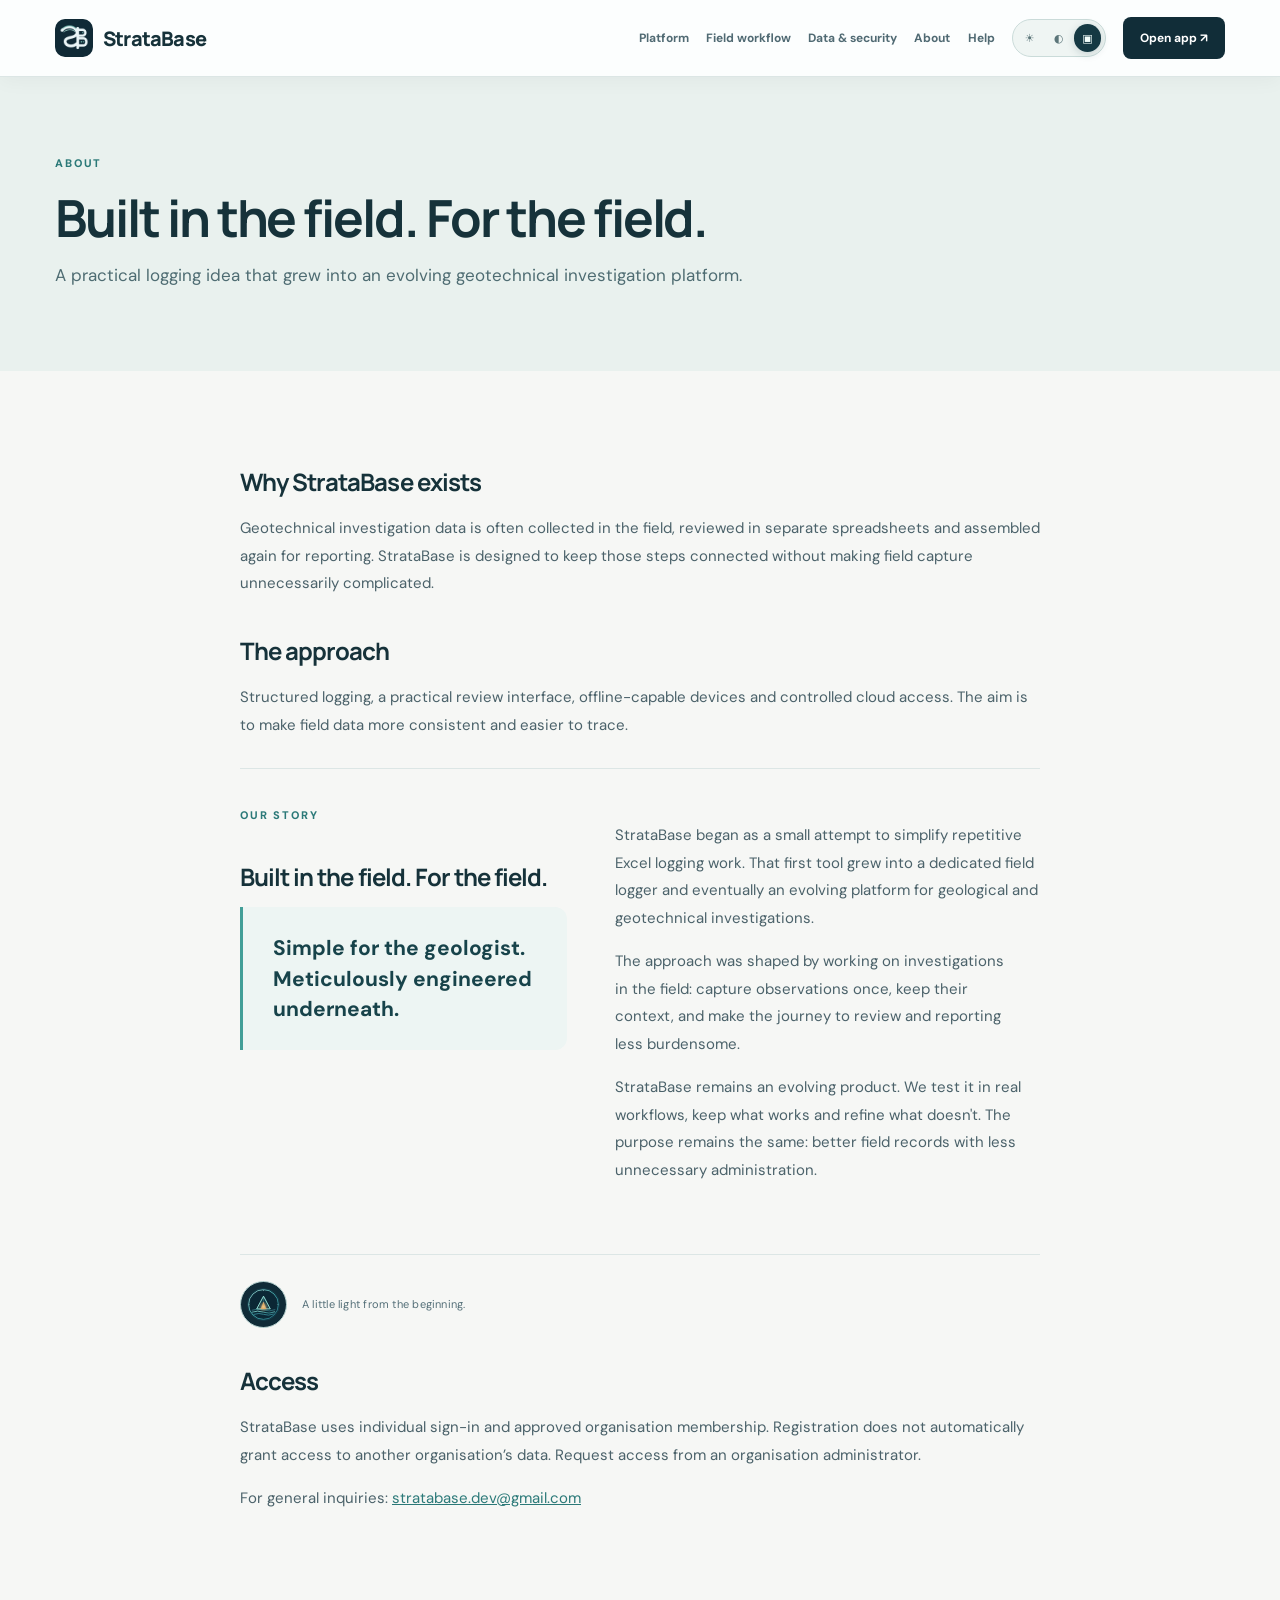
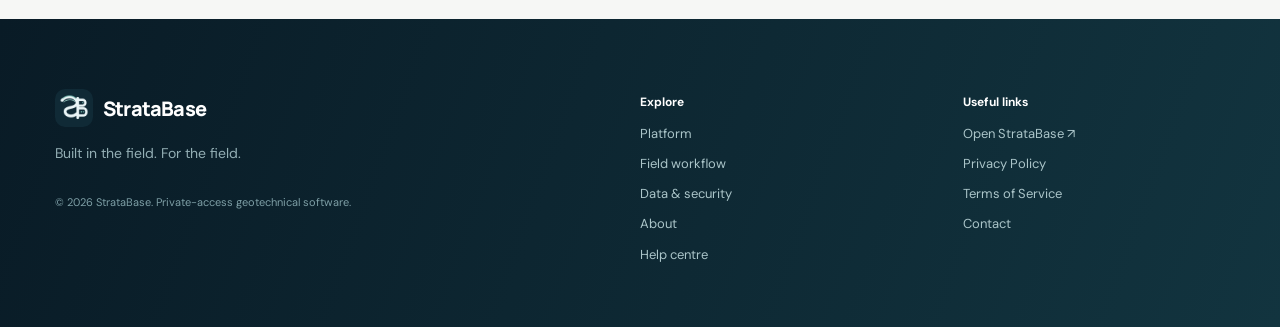
==== commit beedb221: "StrataBase_Website_v2_3_PRIVATE_UPDATES_PUBLIC_SITE" ====
--- a/about/index.html
+++ b/about/index.html
@@ -1,6 +1,6 @@
 <!DOCTYPE html>
 
-<html lang="en"><head><script>try{const t=localStorage.getItem("sb-website-theme")||"system";document.documentElement.dataset.theme=t;}catch(e){document.documentElement.dataset.theme="system"}</script><meta charset="utf-8"/><meta content="width=device-width,initial-scale=1" name="viewport"/><meta content="#112c36" name="theme-color"/><meta content="About the StrataBase geotechnical field data and investigation logging application." name="description"/><title>About StrataBase | StrataBase</title><link href="/stratabase-icon-192.png" rel="icon"/><link href="/site.css" rel="stylesheet"/><script defer="True" src="/site.js"></script></head><body><header class="site-header"><div class="frame nav-inner"><a class="wordmark" href="/"><img alt="" src="/stratabase-icon-192.png"/><span>StrataBase</span></a><button aria-controls="site-menu" aria-expanded="false" class="nav-toggle" onclick="const n=document.getElementById('site-menu');const o=n.classList.toggle('open');this.setAttribute('aria-expanded',o)">Menu <span aria-hidden="true">☰</span></button><nav aria-label="Main navigation" class="site-menu" id="site-menu"><a href="/platform/">Platform</a><a href="/workflow/">Field workflow</a><a href="/security/">Data &amp; security</a><a href="/updates/">News &amp; updates</a><a href="/roadmap/">Roadmap</a><a aria-current="page" href="/about/">About</a><a href="/help/">Help</a><div aria-label="Website appearance" class="theme-control" role="group"><span class="theme-control-title">APPEARANCE</span><button aria-label="Use light theme" data-sb-theme="light" title="Light theme" type="button">☀ <span>Light</span></button><button aria-label="Use Core Mode dark theme" data-sb-theme="dark" title="Core Mode" type="button">◐ <span>Core</span></button><button aria-label="Follow device appearance" data-sb-theme="system" title="System theme" type="button">▣ <span>Auto</span></button></div><a class="app-link" href="https://app.stratabase.co.za/">Open app <span aria-hidden="true">↗</span></a></nav></div></header><main><section class="page-intro"><div class="frame"><div class="eyebrow">About</div><h1>Built in the field. For the field.</h1><p>A practical logging idea that grew into an evolving geotechnical investigation platform.</p></div></section><article class="frame article"><h2>Why StrataBase exists</h2><p>Geotechnical investigation data is often collected in the field, reviewed in separate spreadsheets and assembled again for reporting. StrataBase is designed to keep those steps connected without making field capture unnecessarily complicated.</p><h2>The approach</h2><p>Structured logging, a practical review interface, offline-capable devices and controlled cloud access. The aim is to make field data more consistent and easier to trace.</p><section aria-labelledby="sb-story-heading" class="sb-story-section"><div><div class="eyebrow">Our story</div><h2 id="sb-story-heading">Built in the field. For the field.</h2><blockquote>Simple for the geologist. Meticulously engineered underneath.</blockquote></div><div><p>StrataBase began as a small attempt to simplify repetitive Excel logging work. That first tool grew into a dedicated field logger and eventually an evolving platform for geological and geotechnical investigations.</p><p>The approach was shaped by working on investigations in the field: capture observations once, keep their context, and make the journey to review and reporting less burdensome.</p><p>StrataBase remains an evolving product. We test it in real workflows, keep what works and refine what doesn't. The purpose remains the same: better field records with less unnecessary administration.</p></div></section>
+<html lang="en"><head><script>try{const t=localStorage.getItem("sb-website-theme")||"system";document.documentElement.dataset.theme=t;}catch(e){document.documentElement.dataset.theme="system"}</script><meta charset="utf-8"/><meta content="width=device-width,initial-scale=1" name="viewport"/><meta content="#112c36" name="theme-color"/><meta content="About the StrataBase geotechnical field data and investigation logging application." name="description"/><title>About StrataBase | StrataBase</title><link href="/stratabase-icon-192.png" rel="icon"/><link href="/site.css" rel="stylesheet"/><script defer="True" src="/site.js"></script></head><body><header class="site-header"><div class="frame nav-inner"><a class="wordmark" href="/"><img alt="" src="/stratabase-icon-192.png"/><span>StrataBase</span></a><button aria-controls="site-menu" aria-expanded="false" class="nav-toggle" onclick="const n=document.getElementById('site-menu');const o=n.classList.toggle('open');this.setAttribute('aria-expanded',o)">Menu <span aria-hidden="true">☰</span></button><nav aria-label="Main navigation" class="site-menu" id="site-menu"><a href="/platform/">Platform</a><a href="/workflow/">Field workflow</a><a href="/security/">Data &amp; security</a><a aria-current="page" href="/about/">About</a><a href="/help/">Help</a><div aria-label="Website appearance" class="theme-control" role="group"><span class="theme-control-title">APPEARANCE</span><button aria-label="Use light theme" data-sb-theme="light" title="Light theme" type="button">☀ <span>Light</span></button><button aria-label="Use Core Mode dark theme" data-sb-theme="dark" title="Core Mode" type="button">◐ <span>Core</span></button><button aria-label="Follow device appearance" data-sb-theme="system" title="System theme" type="button">▣ <span>Auto</span></button></div><a class="app-link" href="https://app.stratabase.co.za/">Open app <span aria-hidden="true">↗</span></a></nav></div></header><main><section class="page-intro"><div class="frame"><div class="eyebrow">About</div><h1>Built in the field. For the field.</h1><p>A practical logging idea that grew into an evolving geotechnical investigation platform.</p></div></section><article class="frame article"><h2>Why StrataBase exists</h2><p>Geotechnical investigation data is often collected in the field, reviewed in separate spreadsheets and assembled again for reporting. StrataBase is designed to keep those steps connected without making field capture unnecessarily complicated.</p><h2>The approach</h2><p>Structured logging, a practical review interface, offline-capable devices and controlled cloud access. The aim is to make field data more consistent and easier to trace.</p><section aria-labelledby="sb-story-heading" class="sb-story-section"><div><div class="eyebrow">Our story</div><h2 id="sb-story-heading">Built in the field. For the field.</h2><blockquote>Simple for the geologist. Meticulously engineered underneath.</blockquote></div><div><p>StrataBase began as a small attempt to simplify repetitive Excel logging work. That first tool grew into a dedicated field logger and eventually an evolving platform for geological and geotechnical investigations.</p><p>The approach was shaped by working on investigations in the field: capture observations once, keep their context, and make the journey to review and reporting less burdensome.</p><p>StrataBase remains an evolving product. We test it in real workflows, keep what works and refine what doesn't. The purpose remains the same: better field records with less unnecessary administration.</p></div></section>
 <div class="sb-egg-wrap"><button aria-label="Discover the story behind the StrataBase Core" class="sb-egg-trigger" onclick="document.getElementById('sb_core_story').showModal()" type="button"><img alt="" src="/stratabase-core.svg"/></button><span class="sb-egg-hint">A little light from the beginning.</span></div>
 <dialog aria-labelledby="sb_story_title" class="sb-story-dialog" id="sb_core_story"><img alt="" class="sb-story-core" src="/stratabase-core.svg"/><p class="sb-story-key">Behind the Core</p><h2 id="sb_story_title">Every useful idea starts somewhere.</h2><p>Long before StrataBase had its own website, its earliest ideas were shaped by fieldwork and late evenings spent solving practical problems — sometimes from a tent at a remote site in Namibia.</p><p>The Core is our original symbol of that beginning: layers of experience brought together by persistence, curiosity and the drive to build something useful. It is a reminder that good work often begins quietly, far from a polished office.</p><p><strong>Built in the field. For the field.</strong></p><form method="dialog"><button autofocus="" class="sb-story-close">Close</button></form></dialog>
-<h2>Access</h2><p>StrataBase uses individual sign-in and approved organisation membership. Registration does not automatically grant access to another organisation’s data. Request access from an organisation administrator.</p><p>For general inquiries: <a href="mailto:stratabase.dev@gmail.com">stratabase.dev@gmail.com</a></p></article></main><footer class="site-footer"><div class="frame footer-grid"><div><a class="wordmark" href="/"><img alt="" src="/stratabase-icon-192.png"/><span>StrataBase</span></a><p>Built in the field. For the field.</p><small>© 2026 StrataBase. Private-access geotechnical software.</small></div><div><strong>Explore</strong><a href="/platform/">Platform</a><a href="/workflow/">Field workflow</a><a href="/security/">Data &amp; security</a><a href="/about/">About</a><a href="/help/">Help centre</a><a href="/updates/">News &amp; patch notes</a><a href="/roadmap/">Roadmap</a></div><div><strong>Useful links</strong><a href="https://app.stratabase.co.za/">Open StrataBase ↗</a><a href="/privacy/">Privacy Policy</a><a href="/terms/">Terms of Service</a><a href="mailto:stratabase.dev@gmail.com">Contact</a></div></div></footer></body></html>+<h2>Access</h2><p>StrataBase uses individual sign-in and approved organisation membership. Registration does not automatically grant access to another organisation’s data. Request access from an organisation administrator.</p><p>For general inquiries: <a href="mailto:stratabase.dev@gmail.com">stratabase.dev@gmail.com</a></p></article></main><footer class="site-footer"><div class="frame footer-grid"><div><a class="wordmark" href="/"><img alt="" src="/stratabase-icon-192.png"/><span>StrataBase</span></a><p>Built in the field. For the field.</p><small>© 2026 StrataBase. Private-access geotechnical software.</small></div><div><strong>Explore</strong><a href="/platform/">Platform</a><a href="/workflow/">Field workflow</a><a href="/security/">Data &amp; security</a><a href="/about/">About</a><a href="/help/">Help centre</a></div><div><strong>Useful links</strong><a href="https://app.stratabase.co.za/">Open StrataBase ↗</a><a href="/privacy/">Privacy Policy</a><a href="/terms/">Terms of Service</a><a href="mailto:stratabase.dev@gmail.com">Contact</a></div></div></footer></body></html>
